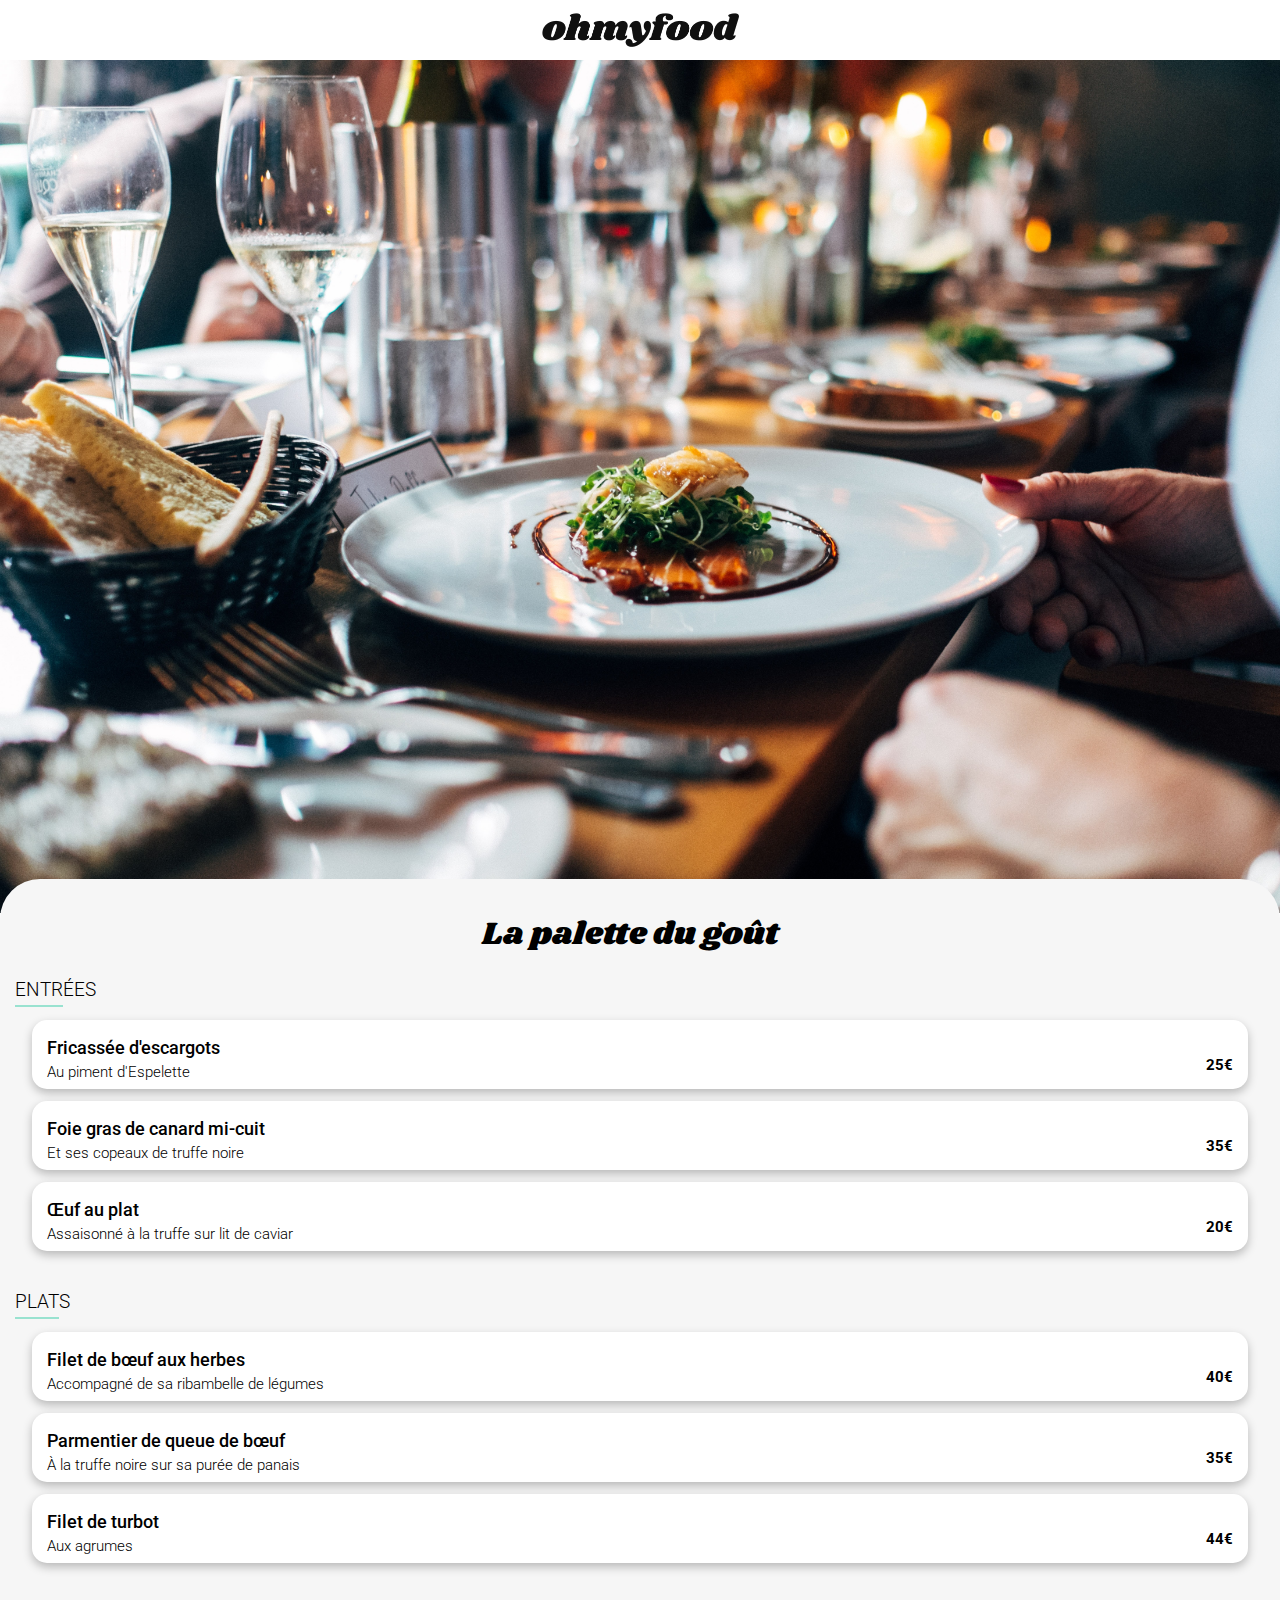
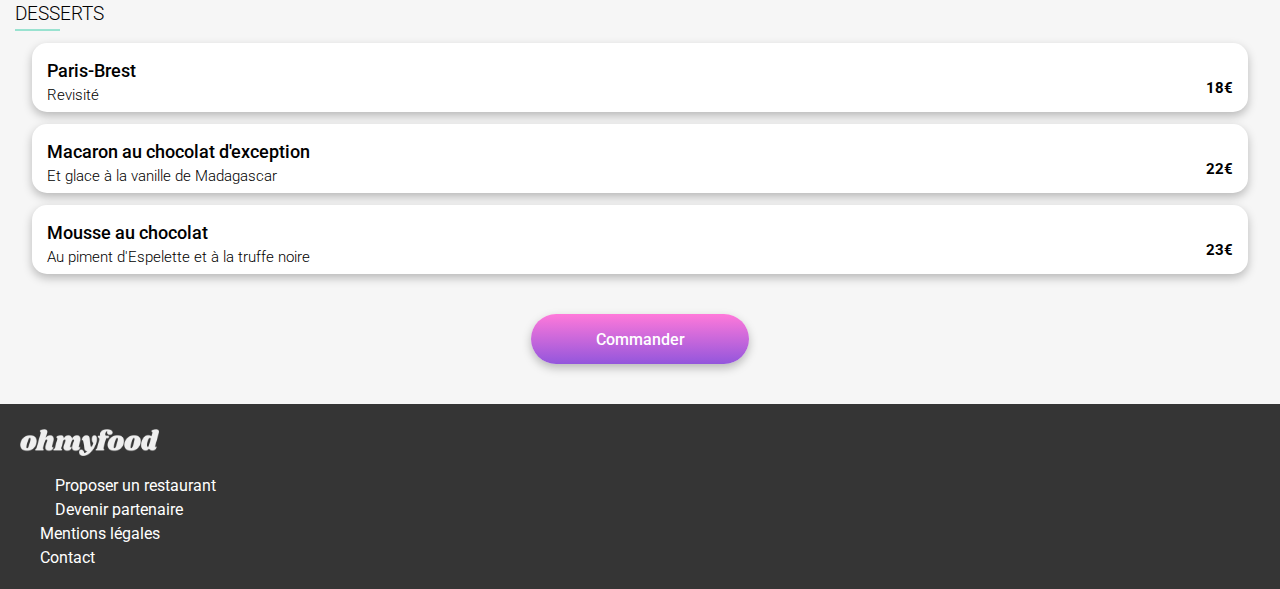
==== restaurants/restau1.html @ b918ea7e "ajout page restau + details accueil" ====
<!DOCTYPE html>
<html lang="fr">
<head>
    <meta charset="UTF-8">
    <meta name="viewport" content="width=device-width, initial-scale=1.0">
    <title>Ohmyfood</title>
    <link rel="stylesheet" href="https://cdnjs.cloudflare.com/ajax/libs/font-awesome/6.2.1/css/all.min.css"
        integrity="sha512-MV7K8+y+gLIBoVD59lQIYicR65iaqukzvf/nwasF0nqhPay5w/9lJmVM2hMDcnK1OnMGCdVK+iQrJ7lzPJQd1w=="
        crossorigin="anonymous" referrerpolicy="no-referrer" >
        <link rel="preconnect" href="https://fonts.googleapis.com">
        <link rel="preconnect" href="https://fonts.gstatic.com" crossorigin>
        <link href="https://fonts.googleapis.com/css2?family=Manrope&family=Montserrat:wght@100&family=Roboto:ital,wght@0,100;0,300;0,400;0,500;0,700;0,900;1,100;1,300;1,400;1,500;1,700;1,900&display=swap" rel="stylesheet">
        <link href="https://fonts.googleapis.com/css2?family=Shrikhand&display=swap" rel="stylesheet">
    <link rel="stylesheet" href="../sass/restau.css">
    <link rel="stylesheet" href="../sass/header.css">
    <link rel="stylesheet" href="../sass/footer.css">
</head>
<body>
    <header>
        <i class="fa-solid fa-arrow-left"></i>
        <img src="../images/logo/ohmyfood.png" alt="logo" class="logo-en-tete">
    </header> 
    <main>
        <section class="image">
            <img src="../images/restaurants/jay-wennington-N_Y88TWmGwA-unsplash.jpg" alt="">
        </section>
        <section class="menu">
            <h1>La palette du goût <i class="fa-regular fa-heart"></i></h1>
            <div class="menu_boite">
                <h3><span>ENTR</span>ÉES</h3>
                <div class="boite">
                    <div class="boite_texte">
                        <h4>Fricassée d'escargots</h4>
                        <p>Au piment d'Espelette</p>
                    </div>
                    <div class="boite_prix">
                        <p>25€</p>
                    </div>
                </div>
                <div class="boite">
                    <div class="boite_texte">
                        <h4>Foie gras de canard mi-cuit</h4>
                        <p>Et ses copeaux de truffe noire</p>
                    </div>
                    <div class="boite_prix">
                        <p>35€</p>
                    </div>
                </div>
                <div class="boite">
                    <div class="boite_texte">
                        <h4>Œuf au plat</h4>
                        <p>Assaisonné à la truffe sur lit de caviar</p>
                    </div>
                    <div class="boite_prix">
                        <p>20€</p>
                    </div>
                </div>
                </div>
            </div>
            <div class="menu_boite">
                <h3><span>PLAT</span>S</h3>
                <div class="boite">
                    <div class="boite_texte">
                        <h4>Filet de bœuf aux herbes</h4>
                        <p>Accompagné de sa ribambelle de légumes</p>
                    </div>
                    <div class="boite_prix">
                        <p>40€</p>
                    </div>
                </div>
                <div class="boite">
                    <div class="boite_texte">
                        <h4>Parmentier de queue de bœuf</h4>
                        <p>À la truffe noire sur sa purée de panais</p>
                    </div>
                    <div class="boite_prix">
                        <p>35€</p>
                    </div>
                </div>
                <div class="boite">
                    <div class="boite_texte">
                        <h4>Filet de turbot</h4>
                        <p>Aux agrumes</p>
                    </div>
                    <div class="boite_prix">
                        <p>44€</p>
                    </div>
                </div>
                </div>
            </div>
            <div class="menu_boite">
                <h3><span>DESS</span>ERTS</h3>
                <div class="boite">
                    <div class="boite_texte">
                        <h4>Paris-Brest</h4>
                        <p>Revisité</p>
                    </div>
                    <div class="boite_prix">
                        <p>18€</p>
                    </div>
                </div>
                <div class="boite">
                    <div class="boite_texte">
                        <h4>Macaron au chocolat d'exception </h4>
                        <p>Et glace à la vanille de Madagascar</p>
                    </div>
                    <div class="boite_prix">
                        <p>22€</p>
                    </div>
                </div>
                <div class="boite">
                    <div class="boite_texte">
                        <h4>Mousse au chocolat </h4>
                        <p>Au piment d'Espelette et à la truffe noire</p>
                    </div>
                    <div class="boite_prix">
                        <p>23€ </p>
                    </div>
                </div>
                </div>
            </div>
            <div class="bouton">
                <button>Commander</button>
            </div>
        </section>
    </main>
    <footer>
        <img src="../images/logo/ohmyfood.png" alt="logo">
        <div>
            <ul>
                <li><i class="fa-solid fa-utensils"></i>Proposer un restaurant</li>
                <li><i class="fa-solid fa-handshake-angle"></i>Devenir partenaire</li>
                <li>Mentions légales</li>
                <a href=""><li>Contact</li></a>
            </ul>
        </div>
    </footer>
</body>
</html>
---- sass/restau.css ----
body {
  margin: 0px;
  min-width: 375px;
}
body h2, body h3, body h4, body p, body button, body a, body li {
  font-family: Roboto, sans-serif;
}
body h1 {
  font-family: shrikhand;
  text-align: center;
}
body h4 {
  font-size: 18px;
  font-weight: 500;
}
body p {
  font-size: 15px;
  font-weight: 300;
}

.image {
  width: auto;
}
.image img {
  width: 100%;
  -o-object-fit: cover;
     object-fit: cover;
}

/*section menu*/
.menu {
  background-color: #F6F6F6;
  border-radius: 40px 40px 0px 0px;
  margin: auto;
  position: relative;
  bottom: 60px;
  width: 100%;
  margin-bottom: -60px;
}
.menu h1 {
  padding-top: 32px;
  font-weight: 400;
}
.menu i {
  padding-left: 20px;
}
.menu h3 {
  font-weight: 300;
  padding-left: 15px;
}
.menu h3 span {
  border-bottom: #99E2D0 solid 2px;
  padding-bottom: 4px;
}
.menu .menu_boite {
  margin-bottom: 40px;
}
.menu .boite {
  display: flex;
  justify-content: space-between;
  border-radius: 15px;
  background-color: white;
  width: 95%;
  margin: auto;
  box-shadow: 0px 4px 10px 0px rgba(0, 0, 0, 0.25);
  height: 69px;
  margin-bottom: 12px;
}
.menu .boite_texte {
  display: flex;
  flex-direction: column;
  justify-content: center;
  width: 85%;
  margin-left: 15px;
}
.menu .boite_texte h4 {
  margin-bottom: 0px;
}
.menu .boite_texte p {
  margin-top: 5px;
}
.menu .boite_prix {
  display: flex;
  align-items: end;
  margin-right: 15px;
}
.menu .boite_prix p {
  font-weight: 700;
}
.menu .bouton {
  display: flex;
  justify-content: center;
}
.menu .bouton button {
  border-radius: 25px;
  height: 50px;
  width: 218px;
  background: linear-gradient(#FF79DA, #9356DC);
  border: none;
  box-shadow: 0px 4px 10px 0px rgba(0, 0, 0, 0.25);
  color: white;
  font-size: 16px;
  font-weight: 500;
  margin-bottom: 40px;
}/*# sourceMappingURL=restau.css.map */
---- sass/header.css ----
/*header*/
header {
  width: 100%;
  display: flex;
  justify-content: center;
  align-items: center;
  height: 60px;
  box-shadow: 0px 7px 6px #B1B1B1;
}
header img {
  width: 197px;
  height: -moz-fit-content;
  height: fit-content;
}/*# sourceMappingURL=header.css.map */
---- sass/footer.css ----
/*variables*/
footer {
  background-color: #353535;
  color: white;
  height: 170px;
  padding-bottom: 15px;
}
footer img {
  filter: invert(100);
  width: 139px;
  height: 27px;
  margin-left: 20px;
  margin-top: 25px;
}
footer ul {
  list-style-type: none;
  margin-left: 0px;
}
footer ul li {
  padding-bottom: 5px;
  font-weight: 400;
}
footer ul i {
  padding-right: 15px;
  width: 11px;
  height: 13px;
}
footer a {
  color: white;
  text-decoration: none;
}/*# sourceMappingURL=footer.css.map */
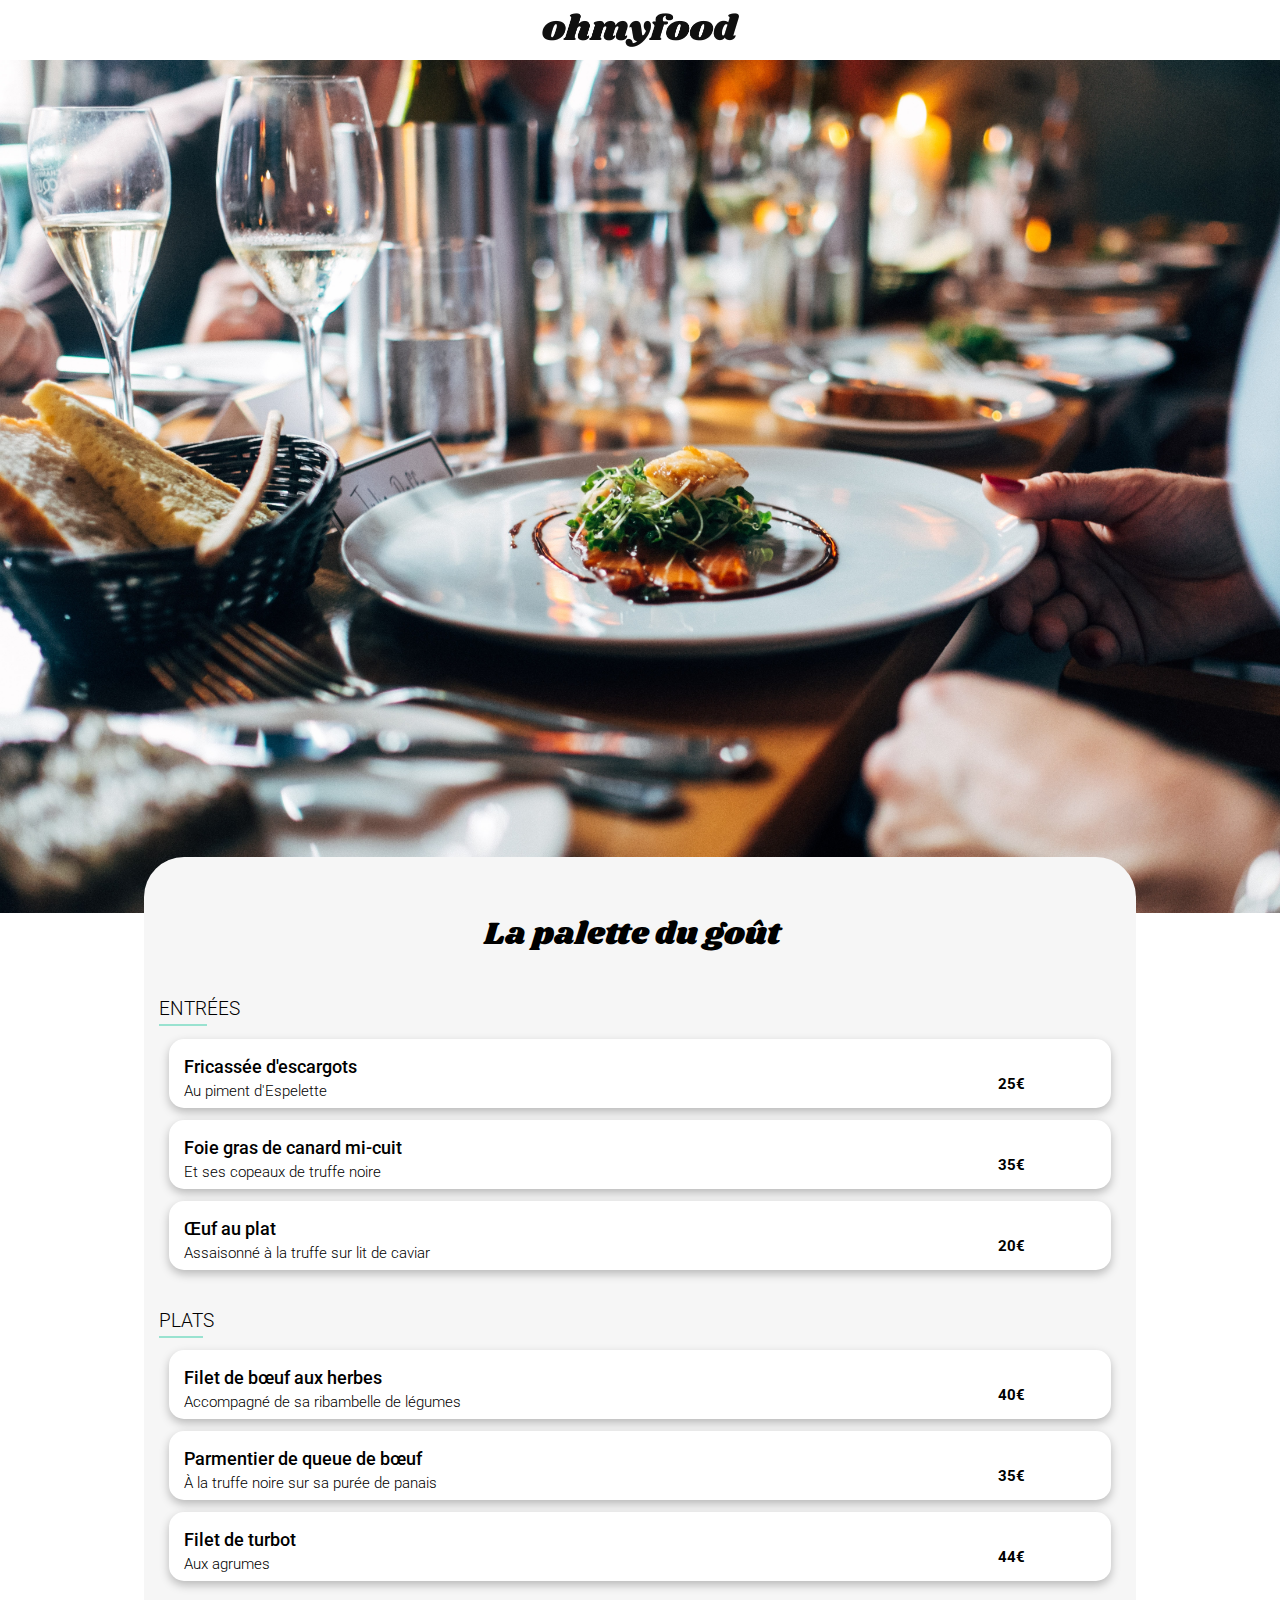
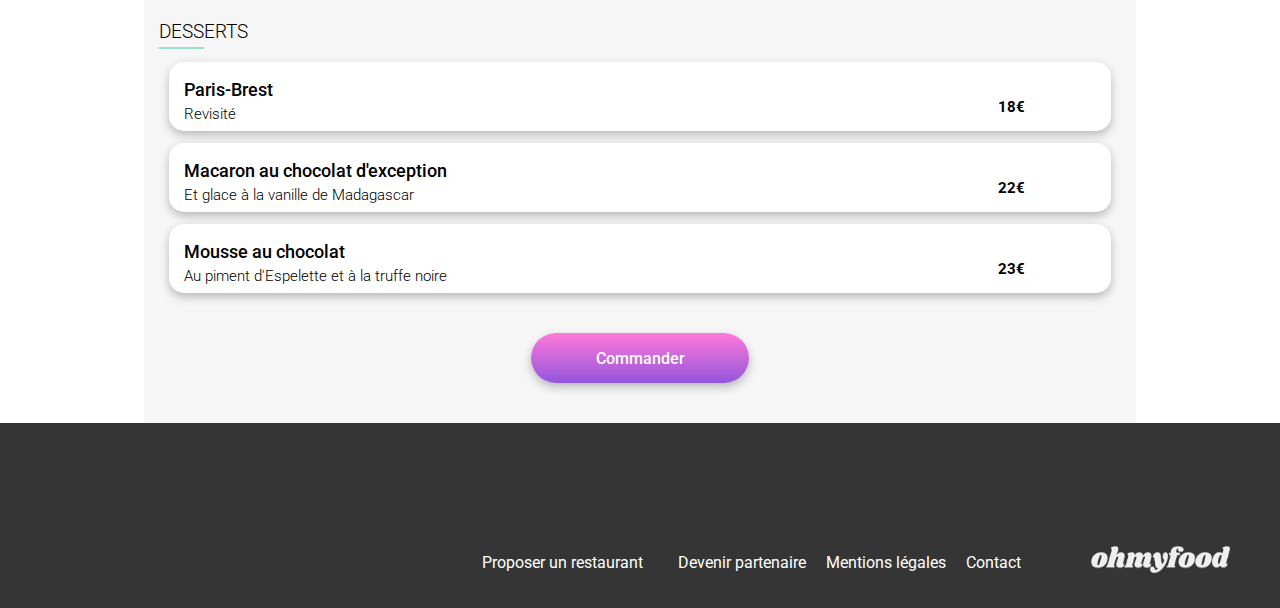
==== commit 8b669ff9: "ajout animation" ====
--- a/restaurants/restau1.html
+++ b/restaurants/restau1.html
@@ -11,13 +11,12 @@
         <link rel="preconnect" href="https://fonts.gstatic.com" crossorigin>
         <link href="https://fonts.googleapis.com/css2?family=Manrope&family=Montserrat:wght@100&family=Roboto:ital,wght@0,100;0,300;0,400;0,500;0,700;0,900;1,100;1,300;1,400;1,500;1,700;1,900&display=swap" rel="stylesheet">
         <link href="https://fonts.googleapis.com/css2?family=Shrikhand&display=swap" rel="stylesheet">
-    <link rel="stylesheet" href="../sass/restau.css">
-    <link rel="stylesheet" href="../sass/header.css">
-    <link rel="stylesheet" href="../sass/footer.css">
+    <link rel="stylesheet" href="../sass/main.css">
+    
 </head>
 <body>
     <header>
-        <i class="fa-solid fa-arrow-left"></i>
+        <a href="../index.html"><i class="fa-solid fa-arrow-left"></i></a>
         <img src="../images/logo/ohmyfood.png" alt="logo" class="logo-en-tete">
     </header> 
     <main>
@@ -25,7 +24,16 @@
             <img src="../images/restaurants/jay-wennington-N_Y88TWmGwA-unsplash.jpg" alt="">
         </section>
         <section class="menu">
-            <h1>La palette du goût <i class="fa-regular fa-heart"></i></h1>
+            <div class="menu__titre">
+                <h1 >La palette du goût </h1>
+                <div class="coeur">
+                    <div class="coeur-vide">
+                        <i class="fa-regular fa-heart"></i> 
+                        <i class="fa-solid fa-heart coeur-plein"></i>
+                        
+                    </div>
+                </div>
+            </div>
             <div class="menu_boite">
                 <h3><span>ENTR</span>ÉES</h3>
                 <div class="boite">
@@ -36,6 +44,11 @@
                     <div class="boite_prix">
                         <p>25€</p>
                     </div>
+                    <div class="progress">
+                        <div class="progress__bloc">
+                            <i class="fa-solid fa-circle-check"></i>
+                        </div>
+                    </div>
                 </div>
                 <div class="boite">
                     <div class="boite_texte">
@@ -45,6 +58,11 @@
                     <div class="boite_prix">
                         <p>35€</p>
                     </div>
+                    <div class="progress">
+                        <div class="progress__bloc">
+                            <i class="fa-solid fa-circle-check"></i>
+                        </div>
+                    </div>
                 </div>
                 <div class="boite">
                     <div class="boite_texte">
@@ -53,6 +71,11 @@
                     </div>
                     <div class="boite_prix">
                         <p>20€</p>
+                    </div>
+                    <div class="progress">
+                        <div class="progress__bloc">
+                            <i class="fa-solid fa-circle-check"></i>
+                        </div>
                     </div>
                 </div>
                 </div>
@@ -67,6 +90,11 @@
                     <div class="boite_prix">
                         <p>40€</p>
                     </div>
+                    <div class="progress">
+                        <div class="progress__bloc">
+                            <i class="fa-solid fa-circle-check"></i>
+                        </div>
+                    </div>
                 </div>
                 <div class="boite">
                     <div class="boite_texte">
@@ -76,6 +104,11 @@
                     <div class="boite_prix">
                         <p>35€</p>
                     </div>
+                    <div class="progress">
+                        <div class="progress__bloc">
+                            <i class="fa-solid fa-circle-check"></i>
+                        </div>
+                    </div>
                 </div>
                 <div class="boite">
                     <div class="boite_texte">
@@ -84,6 +117,11 @@
                     </div>
                     <div class="boite_prix">
                         <p>44€</p>
+                    </div>
+                    <div class="progress">
+                        <div class="progress__bloc">
+                            <i class="fa-solid fa-circle-check"></i>
+                        </div>
                     </div>
                 </div>
                 </div>
@@ -98,6 +136,11 @@
                     <div class="boite_prix">
                         <p>18€</p>
                     </div>
+                    <div class="progress">
+                        <div class="progress__bloc">
+                            <i class="fa-solid fa-circle-check"></i>
+                        </div>
+                    </div>
                 </div>
                 <div class="boite">
                     <div class="boite_texte">
@@ -106,6 +149,11 @@
                     </div>
                     <div class="boite_prix">
                         <p>22€</p>
+                    </div>
+                    <div class="progress">
+                        <div class="progress__bloc">
+                            <i class="fa-solid fa-circle-check"></i>
+                        </div>
                     </div>
                 </div>
                 <div class="boite">
@@ -116,11 +164,16 @@
                     <div class="boite_prix">
                         <p>23€ </p>
                     </div>
+                    <div class="progress">
+                        <div class="progress__bloc">
+                            <i class="fa-solid fa-circle-check"></i>
+                        </div>
+                    </div>
                 </div>
                 </div>
             </div>
             <div class="bouton">
-                <button>Commander</button>
+                <a href=""><button>Commander</button></a>
             </div>
         </section>
     </main>
@@ -131,7 +184,7 @@
                 <li><i class="fa-solid fa-utensils"></i>Proposer un restaurant</li>
                 <li><i class="fa-solid fa-handshake-angle"></i>Devenir partenaire</li>
                 <li>Mentions légales</li>
-                <a href=""><li>Contact</li></a>
+                <a href="Ohmyfood@gmail.fr"><li>Contact</li></a>
             </ul>
         </div>
     </footer>
--- a/sass/main.css
+++ b/sass/main.css
@@ -0,0 +1,430 @@
+@charset "UTF-8";
+body {
+  margin: 0px;
+  min-width: 375px;
+}
+body h1, body h2, body h3, body h4, body p, body button, body a, body li {
+  font-family: Roboto, sans-serif;
+}
+body .menu h1 {
+  font-family: shrikhand;
+  text-align: center;
+}
+body .menu h4 {
+  font-size: 18px;
+  font-weight: 500;
+}
+body .menu p {
+  font-size: 15px;
+  font-weight: 300;
+}
+
+/*mixins*/
+/*header*/
+header {
+  width: 100%;
+  display: flex;
+  justify-content: center;
+  align-items: center;
+  height: 60px;
+  box-shadow: 0px 7px 6px #B1B1B1;
+}
+header img {
+  width: 197px;
+  height: -moz-fit-content;
+  height: fit-content;
+}
+header a {
+  position: absolute;
+  left: 17px;
+  color: black;
+  text-decoration: none;
+}
+
+footer {
+  background-color: #353535;
+  color: white;
+  height: 170px;
+  padding-bottom: 15px;
+}
+footer img {
+  filter: invert(100);
+  width: 139px;
+  height: 27px;
+  margin-left: 20px;
+  margin-top: 25px;
+}
+footer ul {
+  list-style-type: none;
+  margin-left: 0px;
+}
+footer ul li {
+  padding-bottom: 5px;
+  font-weight: 400;
+}
+footer ul i {
+  padding-right: 15px;
+  width: 11px;
+  height: 13px;
+}
+footer a {
+  color: white;
+  text-decoration: none;
+}
+@media screen and (min-width: 992px) {
+  footer {
+    display: flex;
+    flex-direction: row-reverse;
+    justify-content: end;
+    align-items: end;
+  }
+  footer img {
+    padding: 0px 50px 20px 50px;
+  }
+  footer ul {
+    display: flex;
+    gap: 20px;
+  }
+}
+
+.part-lieu {
+  display: flex;
+  justify-content: center;
+  align-items: center;
+  background-color: #EAEAEA;
+  height: 50px;
+  box-shadow: 0px 1px 5px #353535;
+}
+.part-lieu i {
+  color: #353535;
+  font-size: 16px;
+  padding-right: 17px;
+}
+.part-lieu input {
+  border: none;
+  background-color: #EAEAEA;
+  width: 110px;
+}
+.part-lieu input::-moz-placeholder {
+  color: #353535;
+  font-family: Roboto, sans-serif;
+  font-weight: 500;
+  font-size: 16px;
+}
+.part-lieu input::placeholder {
+  color: #353535;
+  font-family: Roboto, sans-serif;
+  font-weight: 500;
+  font-size: 16px;
+}
+
+/* section réservation*/
+.part-reservation {
+  display: flex;
+  flex-direction: column;
+  align-items: center;
+  background-color: #F6F6F6;
+  margin-top: 4px;
+  height: 300px;
+}
+.part-reservation h2, .part-reservation p {
+  text-align: center;
+}
+.part-reservation h2 {
+  margin-bottom: 0px;
+  margin-top: 35px;
+  min-width: 275px;
+}
+.part-reservation p {
+  color: #353535;
+  font-size: 18px;
+  font-weight: 300;
+  min-width: 315px;
+  margin-bottom: 27px;
+}
+.part-reservation button {
+  border-radius: 25px;
+  height: 50px;
+  width: 218px;
+  background: linear-gradient(#FF79DA, #9356DC);
+  border: none;
+  box-shadow: 0px 4px 10px 0px rgba(0, 0, 0, 0.25);
+  color: white;
+  font-size: 16px;
+  font-weight: 500;
+}
+.part-reservation a :hover {
+  opacity: 0.9;
+}
+
+/*section fonctionnement*/
+.part-fonctionnement {
+  margin: 20px;
+  height: 390px;
+}
+.part-fonctionnement h2 {
+  margin-top: 50px;
+  margin-bottom: 35px;
+}
+.part-fonctionnement ul {
+  list-style-type: none;
+  display: flex;
+  flex-direction: column;
+  align-items: center;
+}
+.part-fonctionnement li {
+  display: flex;
+  align-items: center;
+  border-radius: 20px;
+  background-color: #F6F6F6;
+  box-shadow: 0px 4px 10px 0px rgba(0, 0, 0, 0.25);
+  height: 72.379px;
+  width: 95%;
+  margin-bottom: 24px;
+  font-weight: 500;
+  font-size: 16px;
+}
+.part-fonctionnement li .puce-liste {
+  background-color: #9356DC;
+  color: white;
+  display: flex;
+  justify-content: center;
+  align-items: center;
+  font-weight: 500;
+  font-size: 15px;
+  border-radius: 50%;
+  width: 24px;
+  height: 24px;
+  position: relative;
+  right: 10px;
+}
+.part-fonctionnement li i {
+  padding: 25px;
+  color: #7e7e7e;
+  padding-left: 15px;
+}
+.part-fonctionnement li .i-couleur {
+  color: #9356DC;
+}
+
+/*section restaurant*/
+.part-restaurants {
+  background-color: #EDEDED;
+  padding: 20px;
+}
+.part-restaurants a {
+  color: black;
+  text-decoration: none;
+  display: flex;
+  justify-content: center;
+}
+.part-restaurants article {
+  background-color: white;
+  border-radius: 25px;
+  margin-bottom: 15px;
+  width: 98%;
+}
+.part-restaurants .carte-image {
+  display: flex;
+  justify-content: flex-end;
+}
+.part-restaurants .etiquette-nouveau {
+  width: 80px;
+  height: 29px;
+  font-weight: 500;
+  color: #278870;
+  background-color: #99E2D0;
+  display: flex;
+  flex-direction: column-reverse;
+  justify-content: center;
+  align-items: center;
+  border-radius: 2px;
+  position: absolute;
+  margin-right: 15px;
+}
+.part-restaurants img {
+  width: 100%;
+  height: 170px;
+  border-radius: 25px 25px 0px 0px;
+  -o-object-fit: cover;
+     object-fit: cover;
+}
+.part-restaurants .carte-texte {
+  display: flex;
+  align-items: center;
+  justify-content: space-between;
+  margin-right: 20px;
+  margin-left: 15px;
+}
+.part-restaurants .carte-texte i {
+  width: 22px;
+  height: 21px;
+}
+.part-restaurants .carte-texte h3 {
+  margin-top: 10px;
+  margin-bottom: 0px;
+}
+.part-restaurants .carte-texte p {
+  font-size: 17px;
+  font-weight: 300;
+  margin-top: 0px;
+}
+
+/*media */
+@media screen and (min-width: 992px) {
+  body .part-fonctionnement {
+    height: -moz-fit-content;
+    height: fit-content;
+  }
+  body .part-fonctionnement ul {
+    flex-direction: row;
+    gap: 30px;
+    padding-left: 0px;
+  }
+  .part-restaurants a {
+    display: flex;
+    flex-direction: row;
+    flex-wrap: wrap;
+  }
+  .part-restaurants article {
+    width: 42%;
+  }
+}
+.image {
+  width: auto;
+}
+.image img {
+  width: 100%;
+  -o-object-fit: cover;
+     object-fit: cover;
+}
+
+/*section menu*/
+.menu {
+  background-color: #F6F6F6;
+  border-radius: 40px 40px 0px 0px;
+  margin: auto;
+  position: relative;
+  bottom: 60px;
+  width: 100%;
+  margin-bottom: -60px;
+}
+.menu__titre {
+  display: flex;
+  justify-content: center;
+  align-items: center;
+}
+.menu__titre > h1 {
+  padding-top: 32px;
+  padding-right: 15px;
+  font-weight: 400;
+}
+.menu__titre .coeur {
+  display: block;
+  font-size: 25px;
+}
+.menu__titre .coeur .coeur-vide {
+  position: relative;
+  top: 30px;
+}
+.menu__titre .coeur .coeur-vide :active + .coeur-plein {
+  opacity: 1;
+  transform: scale(1);
+}
+.menu__titre .coeur .coeur-vide .coeur-plein {
+  display: block;
+  position: relative;
+  bottom: 28px;
+  transform: scale(0);
+  opacity: 0;
+  transition: all;
+  color: #9356DC;
+}
+.menu h3 {
+  font-weight: 300;
+  padding-left: 15px;
+}
+.menu h3 span {
+  border-bottom: #99E2D0 solid 2px;
+  padding-bottom: 4px;
+}
+.menu .menu_boite {
+  margin-bottom: 40px;
+}
+.menu .boite {
+  display: flex;
+  justify-content: space-between;
+  border-radius: 15px;
+  background-color: white;
+  width: 95%;
+  margin: auto;
+  box-shadow: 0px 4px 10px 0px rgba(0, 0, 0, 0.25);
+  height: 69px;
+  margin-bottom: 12px;
+}
+.menu .boite_texte {
+  display: flex;
+  flex-direction: column;
+  justify-content: center;
+  width: 85%;
+  margin-left: 15px;
+}
+.menu .boite_texte h4 {
+  margin-bottom: 0px;
+}
+.menu .boite_texte p {
+  margin-top: 5px;
+}
+.menu .boite_prix {
+  display: flex;
+  align-items: end;
+  margin-right: 15px;
+}
+.menu .boite_prix p {
+  font-weight: 700;
+}
+.menu .progress {
+  width: 59px;
+}
+.menu .progress i {
+  color: white;
+  position: absolute;
+  top: 26px;
+  right: 16px;
+}
+.menu .progress:hover > .progress__bloc {
+  transform: scaleX(1);
+}
+.menu .progress__bloc {
+  background-color: #99E2D0;
+  border-radius: 0px 15px 15px 0px;
+  height: 69px;
+  transform: scaleX(0);
+  transition: transform 400ms cubic-bezier(0.32, 0, 0.07, 1);
+  transform-origin: right;
+}
+.menu .bouton {
+  display: flex;
+  justify-content: center;
+}
+.menu .bouton button {
+  border-radius: 25px;
+  height: 50px;
+  width: 218px;
+  background: linear-gradient(#FF79DA, #9356DC);
+  border: none;
+  box-shadow: 0px 4px 10px 0px rgba(0, 0, 0, 0.25);
+  color: white;
+  font-size: 16px;
+  font-weight: 500;
+  margin-bottom: 40px;
+}
+.menu .bouton a :hover {
+  opacity: 0.9;
+}
+
+@media screen and (min-width: 992px) {
+  .menu {
+    max-width: 992px;
+  }
+}/*# sourceMappingURL=main.css.map */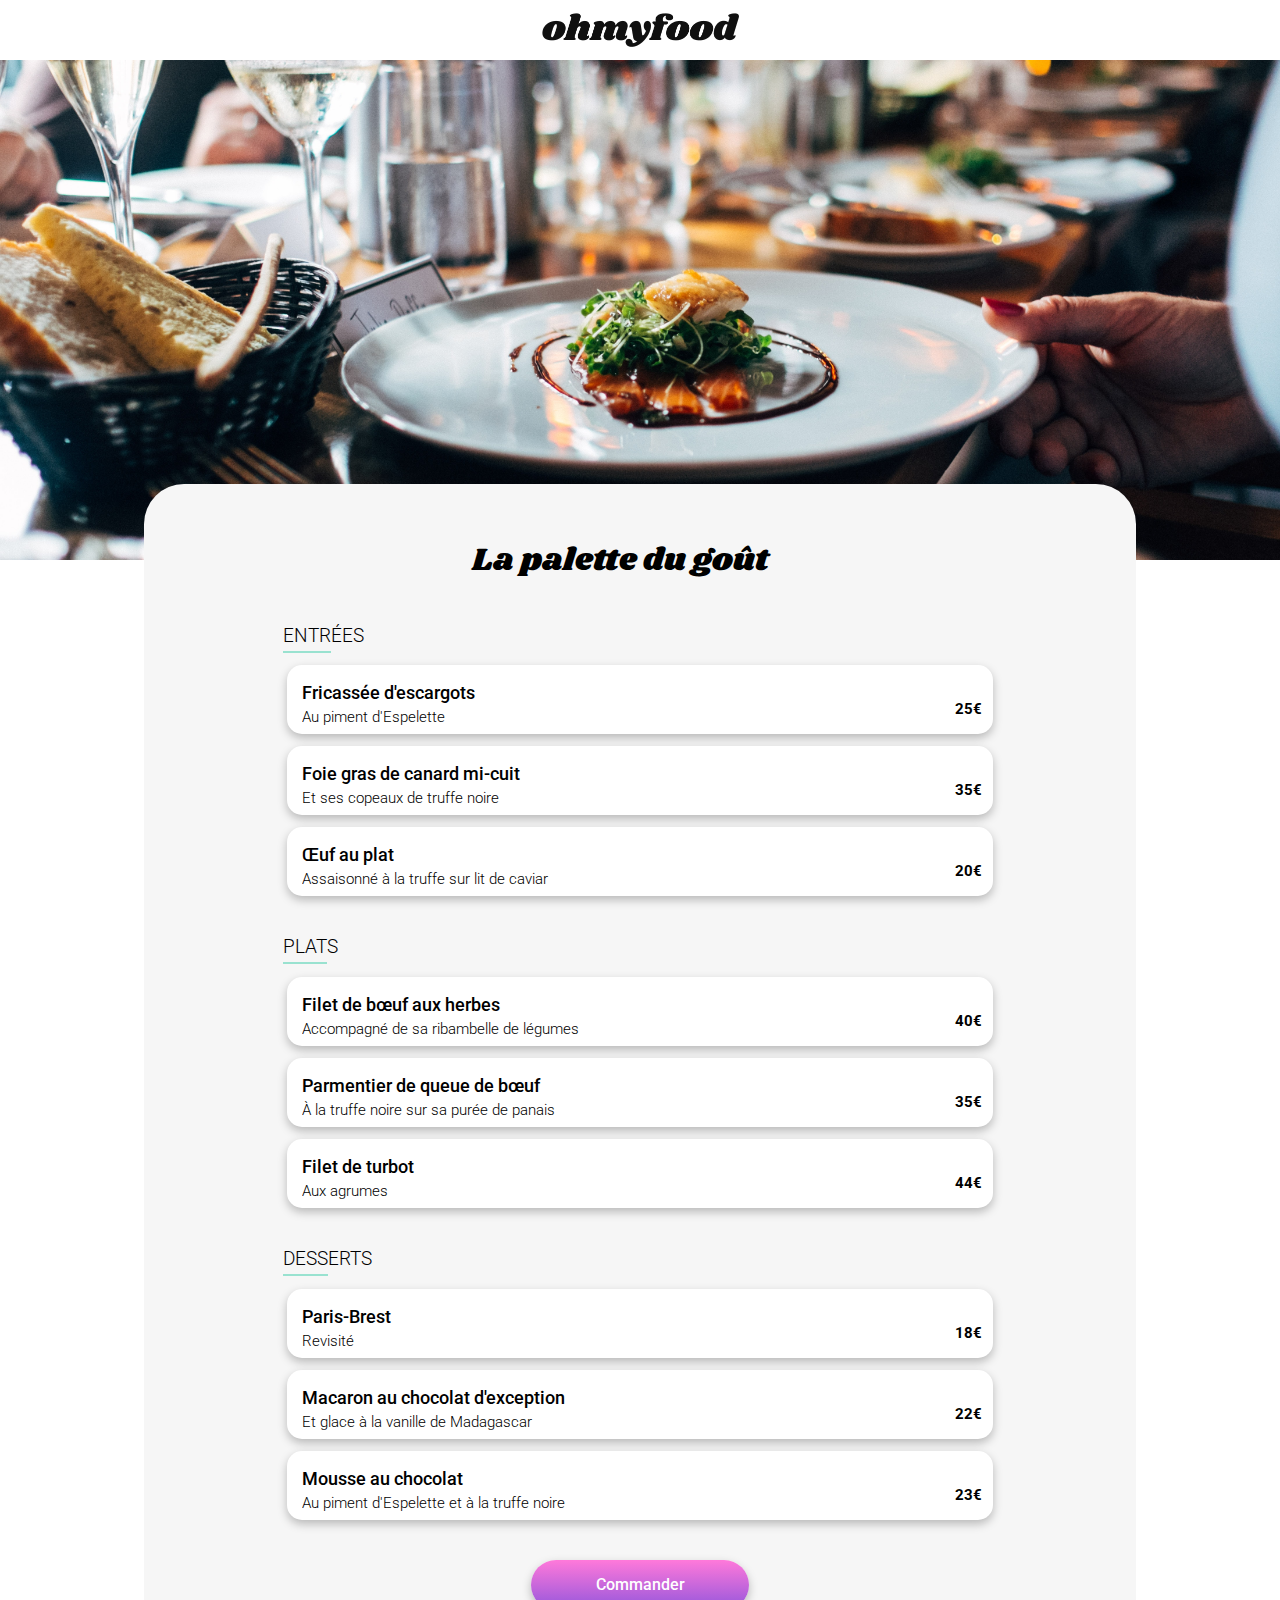
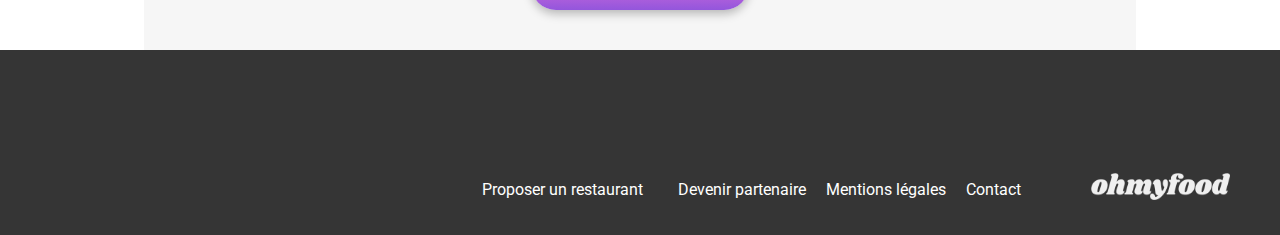
==== commit 2ab2e4f0: "ajout animation et responsive + correction erreurs" ====
--- a/restaurants/restau1.html
+++ b/restaurants/restau1.html
@@ -27,9 +27,9 @@
             <div class="menu__titre">
                 <h1 >La palette du goût </h1>
                 <div class="coeur">
-                    <div class="coeur-vide">
-                        <i class="fa-regular fa-heart"></i> 
-                        <i class="fa-solid fa-heart coeur-plein"></i>
+                    <div class="btn-coeur btn-coeur--accu">
+                        <i class="fa-regular fa-heart btn-coeur__vi"></i> 
+                        <i class="fa-solid fa-heart btn-coeur__pl"></i>
                         
                     </div>
                 </div>
@@ -41,6 +41,7 @@
                         <h4>Fricassée d'escargots</h4>
                         <p>Au piment d'Espelette</p>
                     </div>
+                    
                     <div class="boite_prix">
                         <p>25€</p>
                     </div>
--- a/sass/main.css
+++ b/sass/main.css
@@ -17,6 +17,44 @@
 body .menu p {
   font-size: 15px;
   font-weight: 300;
+}
+
+.btn-coeur {
+  font-size: 1.5em;
+}
+.btn-coeur__vi {
+  position: relative;
+  top: 14px;
+  font-weight: 100;
+  z-index: 2;
+}
+.btn-coeur__pl {
+  position: relative;
+  bottom: 14px;
+  z-index: 0;
+  transform: scale(0);
+  background: linear-gradient(176deg, #9356DC 0%, #FF79DA 100%);
+  background-clip: text;
+  -webkit-background-clip: text;
+  -webkit-text-fill-color: transparent;
+}
+.btn-coeur:hover .btn-coeur__vi {
+  opacity: 0;
+}
+.btn-coeur:hover .btn-coeur__pl {
+  transform: scale(1);
+}
+
+.btn-coeur--accu {
+  cursor: pointer;
+  width: 24px;
+  height: 24px;
+}
+.btn-coeur--accu::after {
+  content: "";
+  z-index: 1;
+  transition: transform 500ms cubic-bezier(0.55, 1.2, 0.93, 1);
+  background: #f6f6f6;
 }
 
 /*mixins*/
@@ -152,6 +190,7 @@
   color: white;
   font-size: 16px;
   font-weight: 500;
+  cursor: pointer;
 }
 .part-reservation a :hover {
   opacity: 0.9;
@@ -222,7 +261,7 @@
   background-color: white;
   border-radius: 25px;
   margin-bottom: 15px;
-  width: 98%;
+  width: 88%;
 }
 .part-restaurants .carte-image {
   display: flex;
@@ -256,9 +295,9 @@
   margin-right: 20px;
   margin-left: 15px;
 }
-.part-restaurants .carte-texte i {
-  width: 22px;
-  height: 21px;
+.part-restaurants .carte-texte .coeur {
+  margin-bottom: 35px;
+  margin-right: 20px;
 }
 .part-restaurants .carte-texte h3 {
   margin-top: 10px;
@@ -275,19 +314,31 @@
   body .part-fonctionnement {
     height: -moz-fit-content;
     height: fit-content;
+    max-width: 1200px;
+    margin: auto;
   }
   body .part-fonctionnement ul {
     flex-direction: row;
     gap: 30px;
     padding-left: 0px;
   }
-  .part-restaurants a {
+  body .part-restaurants h2 {
+    max-width: 1200px;
+    margin: auto;
+  }
+  body .part-restaurants .restau-media {
     display: flex;
-    flex-direction: row;
+    justify-content: space-between;
     flex-wrap: wrap;
-  }
-  .part-restaurants article {
-    width: 42%;
+    max-width: 1200px;
+    margin: auto;
+  }
+  body .part-restaurants a {
+    width: 46%;
+    margin-top: 30px;
+  }
+  body .part-restaurants article {
+    width: 100%;
   }
 }
 .image {
@@ -319,27 +370,6 @@
   padding-right: 15px;
   font-weight: 400;
 }
-.menu__titre .coeur {
-  display: block;
-  font-size: 25px;
-}
-.menu__titre .coeur .coeur-vide {
-  position: relative;
-  top: 30px;
-}
-.menu__titre .coeur .coeur-vide :active + .coeur-plein {
-  opacity: 1;
-  transform: scale(1);
-}
-.menu__titre .coeur .coeur-vide .coeur-plein {
-  display: block;
-  position: relative;
-  bottom: 28px;
-  transform: scale(0);
-  opacity: 0;
-  transition: all;
-  color: #9356DC;
-}
 .menu h3 {
   font-weight: 300;
   padding-left: 15px;
@@ -361,13 +391,19 @@
   box-shadow: 0px 4px 10px 0px rgba(0, 0, 0, 0.25);
   height: 69px;
   margin-bottom: 12px;
+  overflow: hidden;
+  cursor: pointer;
 }
 .menu .boite_texte {
   display: flex;
   flex-direction: column;
   justify-content: center;
+  transition: width 400ms;
   width: 85%;
   margin-left: 15px;
+  text-overflow: ellipsis;
+  overflow: hidden;
+  white-space: nowrap;
 }
 .menu .boite_texte h4 {
   margin-bottom: 0px;
@@ -375,33 +411,48 @@
 .menu .boite_texte p {
   margin-top: 5px;
 }
+.menu .boite_texte__para {
+  display: flex;
+  justify-content: space-between;
+}
 .menu .boite_prix {
-  display: flex;
-  align-items: end;
-  margin-right: 15px;
+  transform: translateX(0px);
+  transition: transform 400ms cubic-bezier(0.32, 0, 0.07, 1);
+  transform-origin: right;
+  margin-top: 20px;
+  margin-right: 12px;
+  position: relative;
+  left: 60px;
 }
 .menu .boite_prix p {
   font-weight: 700;
 }
-.menu .progress {
-  width: 59px;
-}
-.menu .progress i {
+.menu .boite:hover .progress {
+  transform: translateX(0px);
+}
+.menu .boite:hover .boite__prix {
+  transform: translateX(-60px);
+  margin-right: 60px;
+}
+.menu .boite:hover .boite_texte {
+  width: calc(100% - 230px);
+}
+.menu .boite .progress {
+  width: 60px;
+  transform: translateX(60px);
+  transition: transform 400ms cubic-bezier(0.32, 0, 0.07, 1);
+  transform-origin: right;
+}
+.menu .boite .progress i {
   color: white;
   position: absolute;
   top: 26px;
   right: 16px;
 }
-.menu .progress:hover > .progress__bloc {
-  transform: scaleX(1);
-}
-.menu .progress__bloc {
+.menu .boite .progress__bloc {
   background-color: #99E2D0;
   border-radius: 0px 15px 15px 0px;
   height: 69px;
-  transform: scaleX(0);
-  transition: transform 400ms cubic-bezier(0.32, 0, 0.07, 1);
-  transform-origin: right;
 }
 .menu .bouton {
   display: flex;
@@ -418,13 +469,26 @@
   font-size: 16px;
   font-weight: 500;
   margin-bottom: 40px;
+  cursor: pointer;
 }
 .menu .bouton a :hover {
   opacity: 0.9;
 }
 
 @media screen and (min-width: 992px) {
+  img {
+    max-height: 500px;
+    -o-object-fit: fill;
+       object-fit: fill;
+    -o-object-position: center;
+       object-position: center;
+  }
   .menu {
     max-width: 992px;
+    margin-top: -20px;
+  }
+  .menu_boite {
+    width: 75%;
+    margin: auto;
   }
 }/*# sourceMappingURL=main.css.map */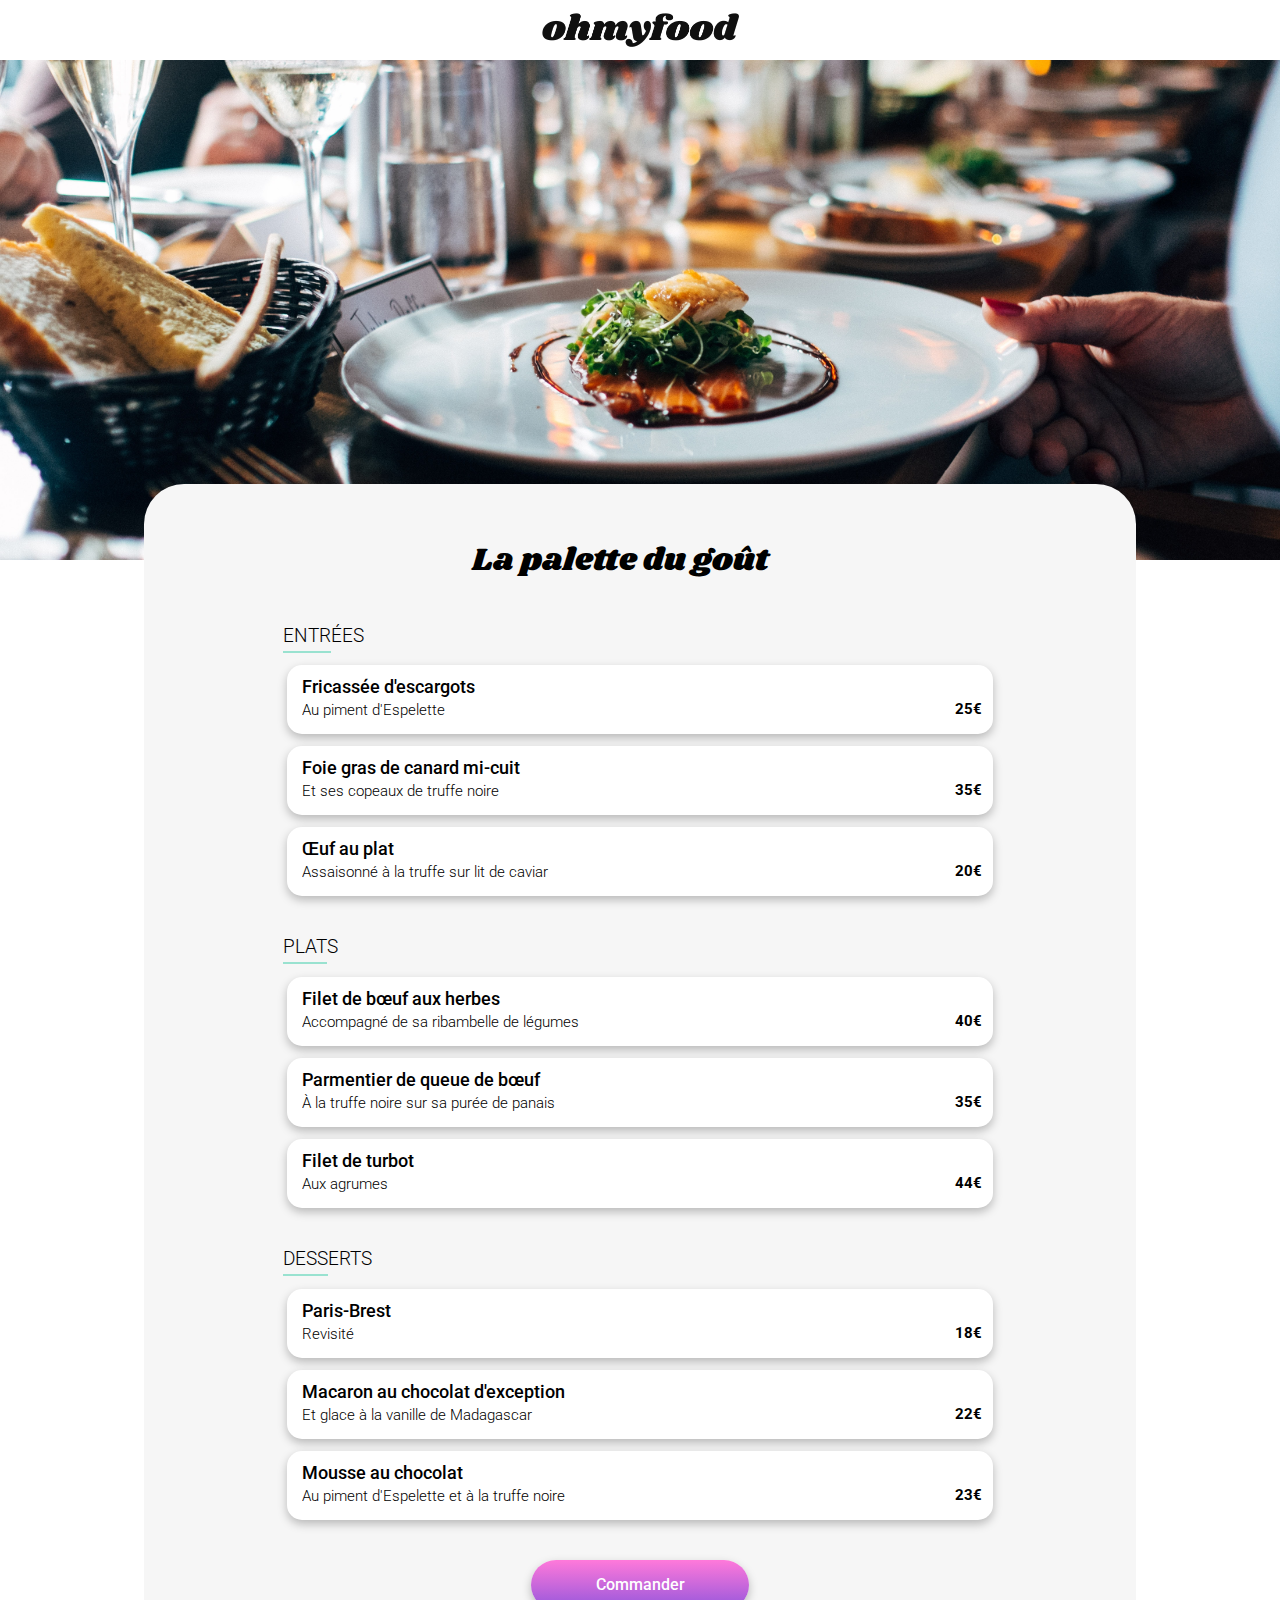
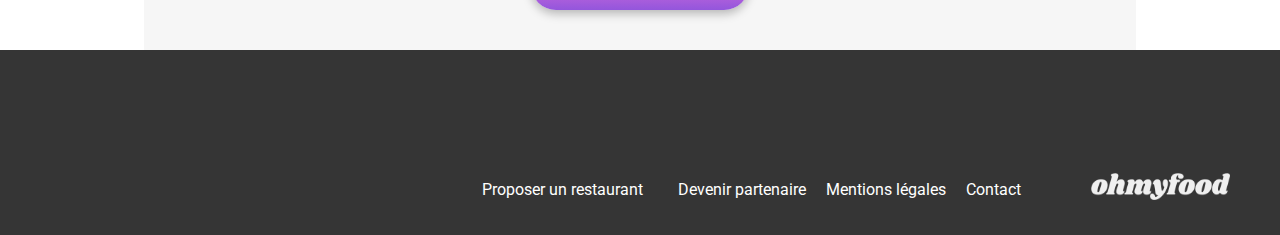
==== commit 80c90009: "finalisation projet" ====
--- a/restaurants/restau1.html
+++ b/restaurants/restau1.html
@@ -35,22 +35,24 @@
                 </div>
             </div>
             <div class="menu_boite">
-                <h3><span>ENTR</span>ÉES</h3>
-                <div class="boite">
-                    <div class="boite_texte">
-                        <h4>Fricassée d'escargots</h4>
-                        <p>Au piment d'Espelette</p>
-                    </div>
+                <div class="anim__cascade1">
+                    <h3><span>ENTR</span>ÉES</h3>
+                    <div class="boite">
+                        <div class="boite_texte">
+                            <h4>Fricassée d'escargots</h4>
+                            <p>Au piment d'Espelette</p>
+                        </div>
                     
-                    <div class="boite_prix">
-                        <p>25€</p>
-                    </div>
-                    <div class="progress">
-                        <div class="progress__bloc">
-                            <i class="fa-solid fa-circle-check"></i>
-                        </div>
-                    </div>
-                </div>
+                        <div class="boite_prix">
+                            <p>25€</p>
+                        </div>
+                        <div class="progress">
+                            <div class="progress__bloc">
+                                <i class="fa-solid fa-circle-check"></i>
+                            </div>
+                        </div>
+                    </div>
+               
                 <div class="boite">
                     <div class="boite_texte">
                         <h4>Foie gras de canard mi-cuit</h4>
@@ -81,7 +83,9 @@
                 </div>
                 </div>
             </div>
+            </div>
             <div class="menu_boite">
+                <div class="anim__cascade2">
                 <h3><span>PLAT</span>S</h3>
                 <div class="boite">
                     <div class="boite_texte">
@@ -127,7 +131,9 @@
                 </div>
                 </div>
             </div>
+        </div>
             <div class="menu_boite">
+                <div class="anim__cascade3">
                 <h3><span>DESS</span>ERTS</h3>
                 <div class="boite">
                     <div class="boite_texte">
@@ -172,6 +178,7 @@
                     </div>
                 </div>
                 </div>
+            </div>
             </div>
             <div class="bouton">
                 <a href=""><button>Commander</button></a>
--- a/sass/main.css
+++ b/sass/main.css
@@ -125,6 +125,99 @@
   }
 }
 
+.loader {
+  font-family: shrikhand;
+  font-size: 60px;
+  position: absolute;
+  width: 100%;
+  height: 100%;
+  background-color: #F6F6F6;
+  z-index: -1;
+  display: flex;
+  justify-content: center;
+  align-items: center;
+  animation: loader-div 9s;
+  opacity: 0;
+}
+.loader .lettre {
+  color: #9356DC;
+  text-shadow: 0 0 7px #99E2D0;
+  opacity: 0;
+  animation: anim-lettre 7s;
+  transform: scale(0.5);
+}
+.loader .lettre:nth-child(1) {
+  animation-delay: 100ms;
+}
+.loader .lettre:nth-child(2) {
+  animation-delay: 200ms;
+}
+.loader .lettre:nth-child(3) {
+  animation-delay: 300ms;
+}
+.loader .lettre:nth-child(4) {
+  animation-delay: 400ms;
+}
+.loader .lettre:nth-child(5) {
+  animation-delay: 500ms;
+}
+.loader .lettre:nth-child(6) {
+  animation-delay: 600ms;
+}
+.loader .lettre:nth-child(7) {
+  animation-delay: 700ms;
+}
+@keyframes anim-lettre {
+  0% {
+    opacity: 1;
+  }
+  10% {
+    opacity: 0;
+  }
+  20% {
+    opacity: 1;
+    transform: scale(0.5);
+  }
+  30% {
+    opacity: 0;
+  }
+  50% {
+    opacity: 1;
+    transform: scale(0.7);
+  }
+  60% {
+    opacity: 0;
+  }
+  75% {
+    opacity: 1;
+    transform: scale(0.8);
+  }
+  82% {
+    opacity: 0;
+  }
+  95% {
+    opacity: 1;
+    transform: scale(0.9);
+  }
+  100% {
+    opacity: 1;
+    transform: scale(1);
+  }
+}
+
+@keyframes loader-div {
+  0% {
+    opacity: 1;
+    z-index: 3;
+  }
+  90% {
+    opacity: 1;
+  }
+  100% {
+    opacity: 0;
+    z-index: 3;
+  }
+}
 .part-lieu {
   display: flex;
   justify-content: center;
@@ -380,6 +473,53 @@
 }
 .menu .menu_boite {
   margin-bottom: 40px;
+}
+.menu .anim__cascade1 {
+  animation: anim-cascade1 2000ms 100ms;
+}
+@keyframes anim-cascade1 {
+  from {
+    transform: scale(0);
+    opacity: 0;
+  }
+  to {
+    transform: scale(1);
+    opacity: 1;
+  }
+}
+.menu .anim__cascade2 {
+  animation: anim-cascade2 3000ms 100ms;
+}
+@keyframes anim-cascade2 {
+  0% {
+    transform: scale(0);
+    opacity: 0;
+  }
+  20% {
+    transform: scale(0);
+    opacity: 0;
+  }
+  100% {
+    transform: scale(1);
+    opacity: 1;
+  }
+}
+.menu .anim__cascade3 {
+  animation: anim-cascade3 4000ms 100ms;
+}
+@keyframes anim-cascade3 {
+  0% {
+    transform: scale(0);
+    opacity: 0;
+  }
+  30% {
+    transform: scale(0);
+    opacity: 0;
+  }
+  100% {
+    transform: scale(1);
+    opacity: 1;
+  }
 }
 .menu .boite {
   display: flex;
@@ -406,10 +546,21 @@
   white-space: nowrap;
 }
 .menu .boite_texte h4 {
+  margin-top: 0px;
   margin-bottom: 0px;
+  padding-bottom: 6px;
+  padding-top: 11px;
+  overflow: hidden;
+  text-overflow: ellipsis;
+  white-space: nowrap;
 }
 .menu .boite_texte p {
-  margin-top: 5px;
+  overflow: hidden;
+  text-overflow: ellipsis;
+  white-space: nowrap;
+  margin-top: 0px;
+  padding-top: 0px;
+  padding-bottom: 2px;
 }
 .menu .boite_texte__para {
   display: flex;
@@ -447,7 +598,7 @@
   color: white;
   position: absolute;
   top: 26px;
-  right: 16px;
+  right: 22px;
 }
 .menu .boite .progress__bloc {
   background-color: #99E2D0;
